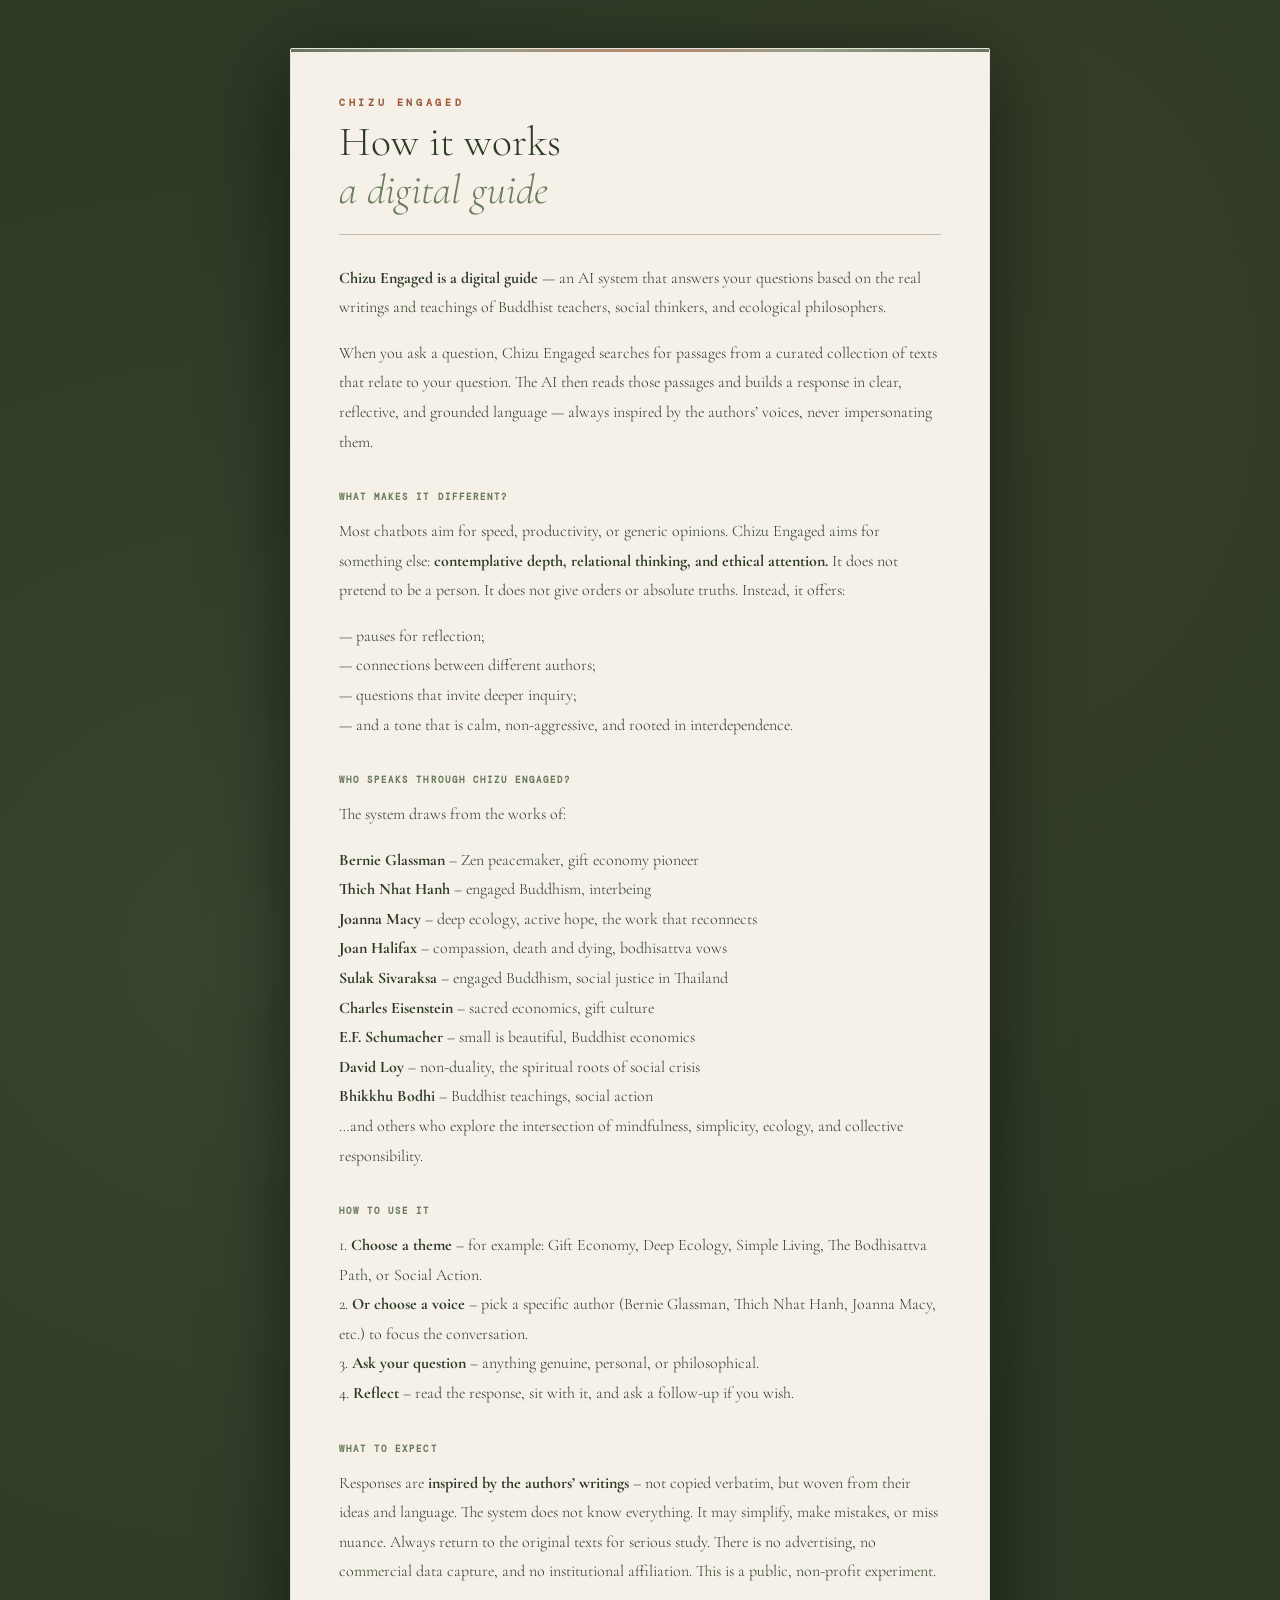
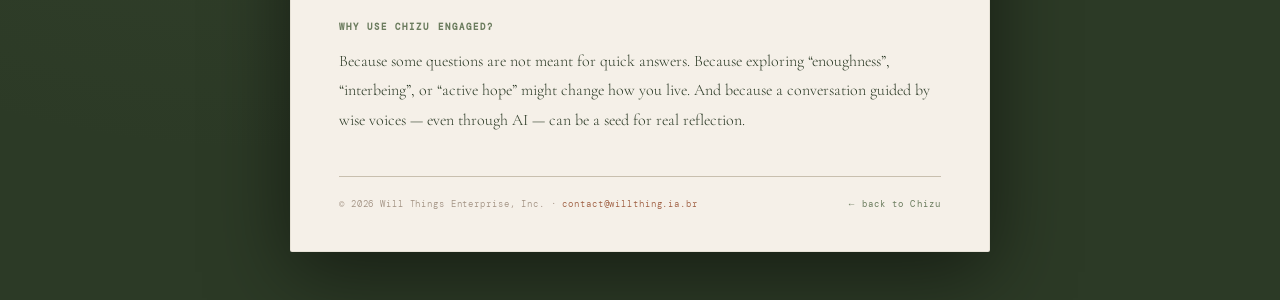
==== static/legal/how-it-works.html @ 944316b4 "improve communication and add how-it-works page" ====
<!DOCTYPE html>
<html lang="en">
<head>
    <meta charset="UTF-8">
    <meta name="viewport" content="width=device-width, initial-scale=1.0">
    <title>How it works · Chizu Engaged</title>
    <link rel="stylesheet" href="/static/legal/legal.css">
</head>
<body>
    <div class="legal-wrap">
        <h1>Chizu Engaged</h1>
        <div class="page-title">How it works<br><em>a digital guide</em></div>

        <p><strong>Chizu Engaged is a digital guide</strong> — an AI system that answers your questions based on the real writings and teachings of Buddhist teachers, social thinkers, and ecological philosophers.</p>

        <p>When you ask a question, Chizu Engaged searches for passages from a curated collection of texts that relate to your question. The AI then reads those passages and builds a response in clear, reflective, and grounded language — always inspired by the authors’ voices, never impersonating them.</p>

        <h2>What makes it different?</h2>
        <p>Most chatbots aim for speed, productivity, or generic opinions. Chizu Engaged aims for something else: <strong>contemplative depth, relational thinking, and ethical attention.</strong> It does not pretend to be a person. It does not give orders or absolute truths. Instead, it offers:</p>
        <p>— pauses for reflection;<br>
        — connections between different authors;<br>
        — questions that invite deeper inquiry;<br>
        — and a tone that is calm, non‑aggressive, and rooted in interdependence.</p>

        <h2>Who speaks through Chizu Engaged?</h2>
        <p>The system draws from the works of:</p>
        <p><strong>Bernie Glassman</strong> – Zen peacemaker, gift economy pioneer<br>
        <strong>Thich Nhat Hanh</strong> – engaged Buddhism, interbeing<br>
        <strong>Joanna Macy</strong> – deep ecology, active hope, the work that reconnects<br>
        <strong>Joan Halifax</strong> – compassion, death and dying, bodhisattva vows<br>
        <strong>Sulak Sivaraksa</strong> – engaged Buddhism, social justice in Thailand<br>
        <strong>Charles Eisenstein</strong> – sacred economics, gift culture<br>
        <strong>E.F. Schumacher</strong> – small is beautiful, Buddhist economics<br>
        <strong>David Loy</strong> – non‑duality, the spiritual roots of social crisis<br>
        <strong>Bhikkhu Bodhi</strong> – Buddhist teachings, social action<br>
        …and others who explore the intersection of mindfulness, simplicity, ecology, and collective responsibility.</p>

        <h2>How to use it</h2>
        <p>1. <strong>Choose a theme</strong> – for example: Gift Economy, Deep Ecology, Simple Living, The Bodhisattva Path, or Social Action.<br>
        2. <strong>Or choose a voice</strong> – pick a specific author (Bernie Glassman, Thich Nhat Hanh, Joanna Macy, etc.) to focus the conversation.<br>
        3. <strong>Ask your question</strong> – anything genuine, personal, or philosophical.<br>
        4. <strong>Reflect</strong> – read the response, sit with it, and ask a follow‑up if you wish.</p>

        <h2>What to expect</h2>
        <p>Responses are <strong>inspired by the authors’ writings</strong> – not copied verbatim, but woven from their ideas and language. The system does not know everything. It may simplify, make mistakes, or miss nuance. Always return to the original texts for serious study. There is no advertising, no commercial data capture, and no institutional affiliation. This is a public, non‑profit experiment.</p>

        <h2>Why use Chizu Engaged?</h2>
        <p>Because some questions are not meant for quick answers. Because exploring “enoughness”, “interbeing”, or “active hope” might change how you live. And because a conversation guided by wise voices — even through AI — can be a seed for real reflection.</p>

        <div class="legal-footer">
            <p>© 2026 Will Things Enterprise, Inc. · <a href="mailto:contact@willthing.ia.br">contact@willthing.ia.br</a></p>
            <a class="back" href="/">← back to Chizu</a>
        </div>
    </div>
</body>
</html>
---- static/legal/legal.css ----
@import url('https://fonts.googleapis.com/css2?family=Cormorant+Garamond:ital,wght@0,300;0,400;0,600;1,300;1,400&family=DM+Mono:ital,wght@0,300;0,400;1,300&display=swap');

:root {
    --ink:        #2c3a26;
    --paper:      #f5f0e8;
    --mist:       #c8bfae;
    --sage:       #6b7c5e;
    --sage-dark:  #2c3a26;
    --rust:       #9c5a3c;
    --beige-mid:  #ede8de;
    --beige-soft: #f0ebe3;
    --white:      #ffffff;
    --font-serif: 'Cormorant Garamond', Georgia, serif;
    --font-mono:  'DM Mono', 'Courier New', monospace;
}

*, *::before, *::after { box-sizing: border-box; margin: 0; padding: 0; }

body {
    background-color: var(--sage-dark);
    background-image:
        radial-gradient(ellipse at 20% 50%, rgba(107,124,94,0.18) 0%, transparent 60%),
        radial-gradient(ellipse at 80% 20%, rgba(156,90,60,0.08) 0%, transparent 50%);
    font-family: var(--font-serif);
    color: var(--ink);
    min-height: 100vh;
    padding: 3rem 2rem;
    line-height: 1.8;
}

.legal-wrap {
    position: relative;
    max-width: 700px;
    margin: 0 auto;
    background: var(--paper);
    border: 0.5px solid rgba(200,191,174,0.3);
    border-radius: 2px;
    box-shadow:
        0 0 0 1px rgba(44,58,38,0.08),
        0 20px 80px rgba(0,0,0,0.5),
        inset 0 1px 0 rgba(255,255,255,0.6);
    overflow: hidden;
    padding: 2.8rem 3rem 2.4rem;
}

.legal-wrap::before {
    content: '';
    position: absolute;
    top: 0; left: 0; right: 0;
    height: 3px;
    background: linear-gradient(90deg, var(--sage-dark), var(--sage), var(--rust), var(--sage), var(--sage-dark));
    opacity: 0.7;
}

h1 {
    font-family: var(--font-mono);
    font-size: 0.65rem;
    letter-spacing: 0.35em;
    color: var(--rust);
    text-transform: uppercase;
    margin-bottom: 0.4rem;
}

h1 + h2 {
    margin-top: 0 !important;
}

.page-title {
    font-family: var(--font-serif);
    font-size: clamp(1.8rem, 4vw, 2.6rem);
    font-weight: 300;
    line-height: 1.15;
    color: var(--ink);
    margin-bottom: 1.8rem;
    padding-bottom: 1.2rem;
    border-bottom: 0.5px solid var(--mist);
}

.page-title em {
    font-style: italic;
    color: var(--sage);
}

h2 {
    font-family: var(--font-mono);
    font-size: 0.58rem;
    color: var(--sage);
    letter-spacing: 0.22em;
    text-transform: uppercase;
    margin-top: 2rem;
    margin-bottom: 0.7rem;
}

p {
    font-family: var(--font-serif);
    font-size: 1rem;
    color: var(--ink);
    margin-bottom: 1rem;
    line-height: 1.85;
    font-weight: 300;
}

a {
    color: var(--rust);
    text-decoration: none;
    transition: color 0.2s;
}
a:hover {
    color: var(--ink);
    text-decoration: underline;
}

.legal-footer {
    margin-top: 2.5rem;
    padding-top: 1.2rem;
    border-top: 0.5px solid var(--mist);
    display: flex;
    align-items: center;
    justify-content: space-between;
    flex-wrap: wrap;
    gap: 0.5rem;
}

.legal-footer p {
    font-family: var(--font-mono);
    font-size: 0.55rem;
    letter-spacing: 0.1em;
    color: #a09080;
    margin: 0;
}

.back {
    display: inline-block;
    font-family: var(--font-mono);
    font-size: 0.58rem;
    letter-spacing: 0.12em;
    color: var(--sage);
    transition: color 0.2s;
}
.back:hover {
    color: var(--ink);
    text-decoration: none;
}

@media (max-width: 600px) {
    body { padding: 1.5rem 1rem; }
    .legal-wrap { padding: 1.8rem 1.4rem; }
    .legal-footer { flex-direction: column; align-items: flex-start; }
}
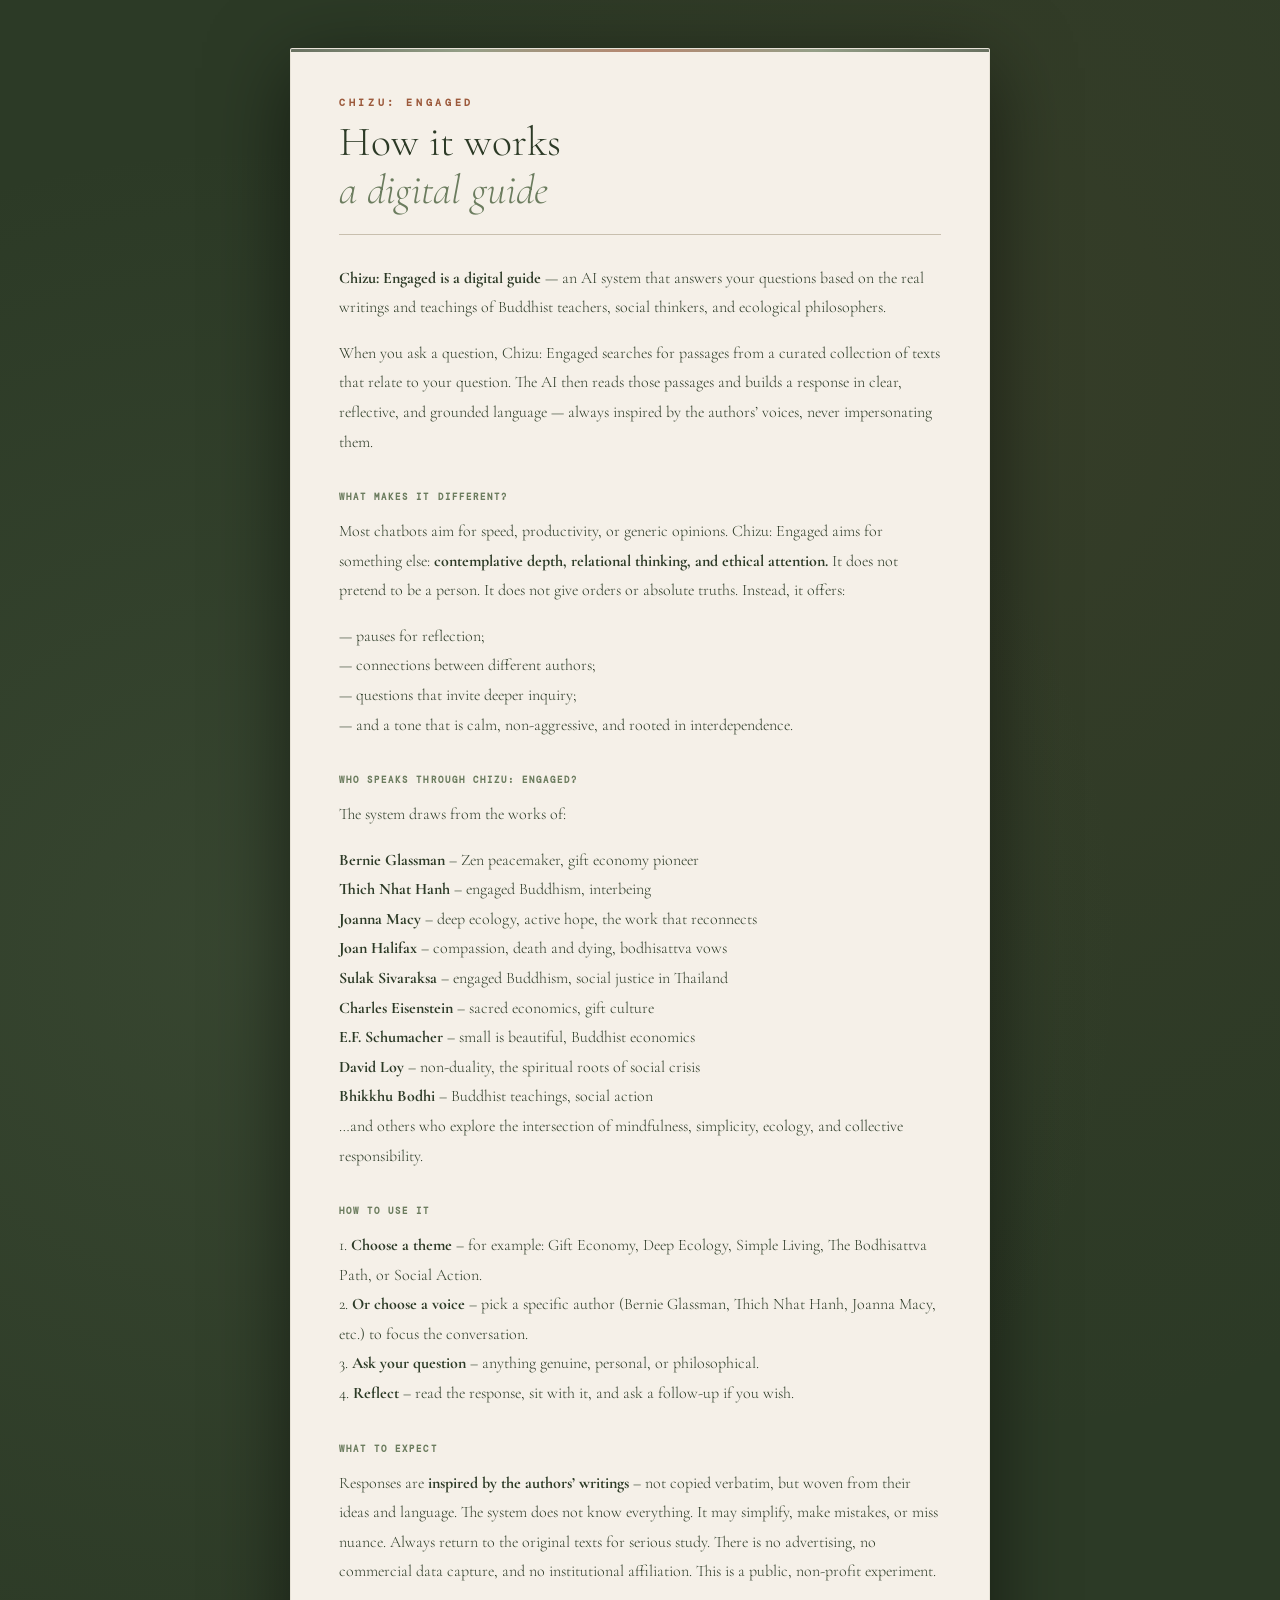
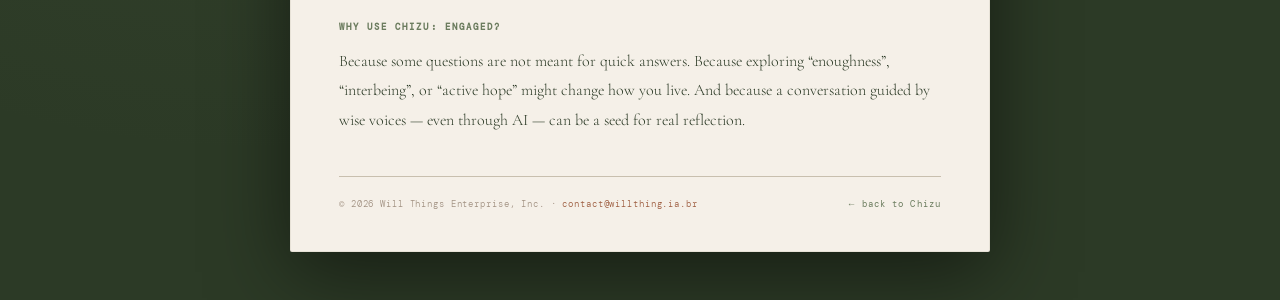
==== commit 38dbcf20: "Otimizações de memória e remoção de código morto - Reduzido WAITING_JS no backend - Removidos método" ====
--- a/static/legal/how-it-works.html
+++ b/static/legal/how-it-works.html
@@ -3,26 +3,26 @@
 <head>
     <meta charset="UTF-8">
     <meta name="viewport" content="width=device-width, initial-scale=1.0">
-    <title>How it works · Chizu Engaged</title>
+    <title>How it works · Chizu: Engaged</title>
     <link rel="stylesheet" href="/static/legal/legal.css">
 </head>
 <body>
     <div class="legal-wrap">
-        <h1>Chizu Engaged</h1>
+        <h1>Chizu: Engaged</h1>
         <div class="page-title">How it works<br><em>a digital guide</em></div>
 
-        <p><strong>Chizu Engaged is a digital guide</strong> — an AI system that answers your questions based on the real writings and teachings of Buddhist teachers, social thinkers, and ecological philosophers.</p>
+        <p><strong>Chizu: Engaged is a digital guide</strong> — an AI system that answers your questions based on the real writings and teachings of Buddhist teachers, social thinkers, and ecological philosophers.</p>
 
-        <p>When you ask a question, Chizu Engaged searches for passages from a curated collection of texts that relate to your question. The AI then reads those passages and builds a response in clear, reflective, and grounded language — always inspired by the authors’ voices, never impersonating them.</p>
+        <p>When you ask a question, Chizu: Engaged searches for passages from a curated collection of texts that relate to your question. The AI then reads those passages and builds a response in clear, reflective, and grounded language — always inspired by the authors’ voices, never impersonating them.</p>
 
         <h2>What makes it different?</h2>
-        <p>Most chatbots aim for speed, productivity, or generic opinions. Chizu Engaged aims for something else: <strong>contemplative depth, relational thinking, and ethical attention.</strong> It does not pretend to be a person. It does not give orders or absolute truths. Instead, it offers:</p>
+        <p>Most chatbots aim for speed, productivity, or generic opinions. Chizu: Engaged aims for something else: <strong>contemplative depth, relational thinking, and ethical attention.</strong> It does not pretend to be a person. It does not give orders or absolute truths. Instead, it offers:</p>
         <p>— pauses for reflection;<br>
         — connections between different authors;<br>
         — questions that invite deeper inquiry;<br>
         — and a tone that is calm, non‑aggressive, and rooted in interdependence.</p>
 
-        <h2>Who speaks through Chizu Engaged?</h2>
+        <h2>Who speaks through Chizu: Engaged?</h2>
         <p>The system draws from the works of:</p>
         <p><strong>Bernie Glassman</strong> – Zen peacemaker, gift economy pioneer<br>
         <strong>Thich Nhat Hanh</strong> – engaged Buddhism, interbeing<br>
@@ -44,7 +44,7 @@
         <h2>What to expect</h2>
         <p>Responses are <strong>inspired by the authors’ writings</strong> – not copied verbatim, but woven from their ideas and language. The system does not know everything. It may simplify, make mistakes, or miss nuance. Always return to the original texts for serious study. There is no advertising, no commercial data capture, and no institutional affiliation. This is a public, non‑profit experiment.</p>
 
-        <h2>Why use Chizu Engaged?</h2>
+        <h2>Why use Chizu: Engaged?</h2>
         <p>Because some questions are not meant for quick answers. Because exploring “enoughness”, “interbeing”, or “active hope” might change how you live. And because a conversation guided by wise voices — even through AI — can be a seed for real reflection.</p>
 
         <div class="legal-footer">
